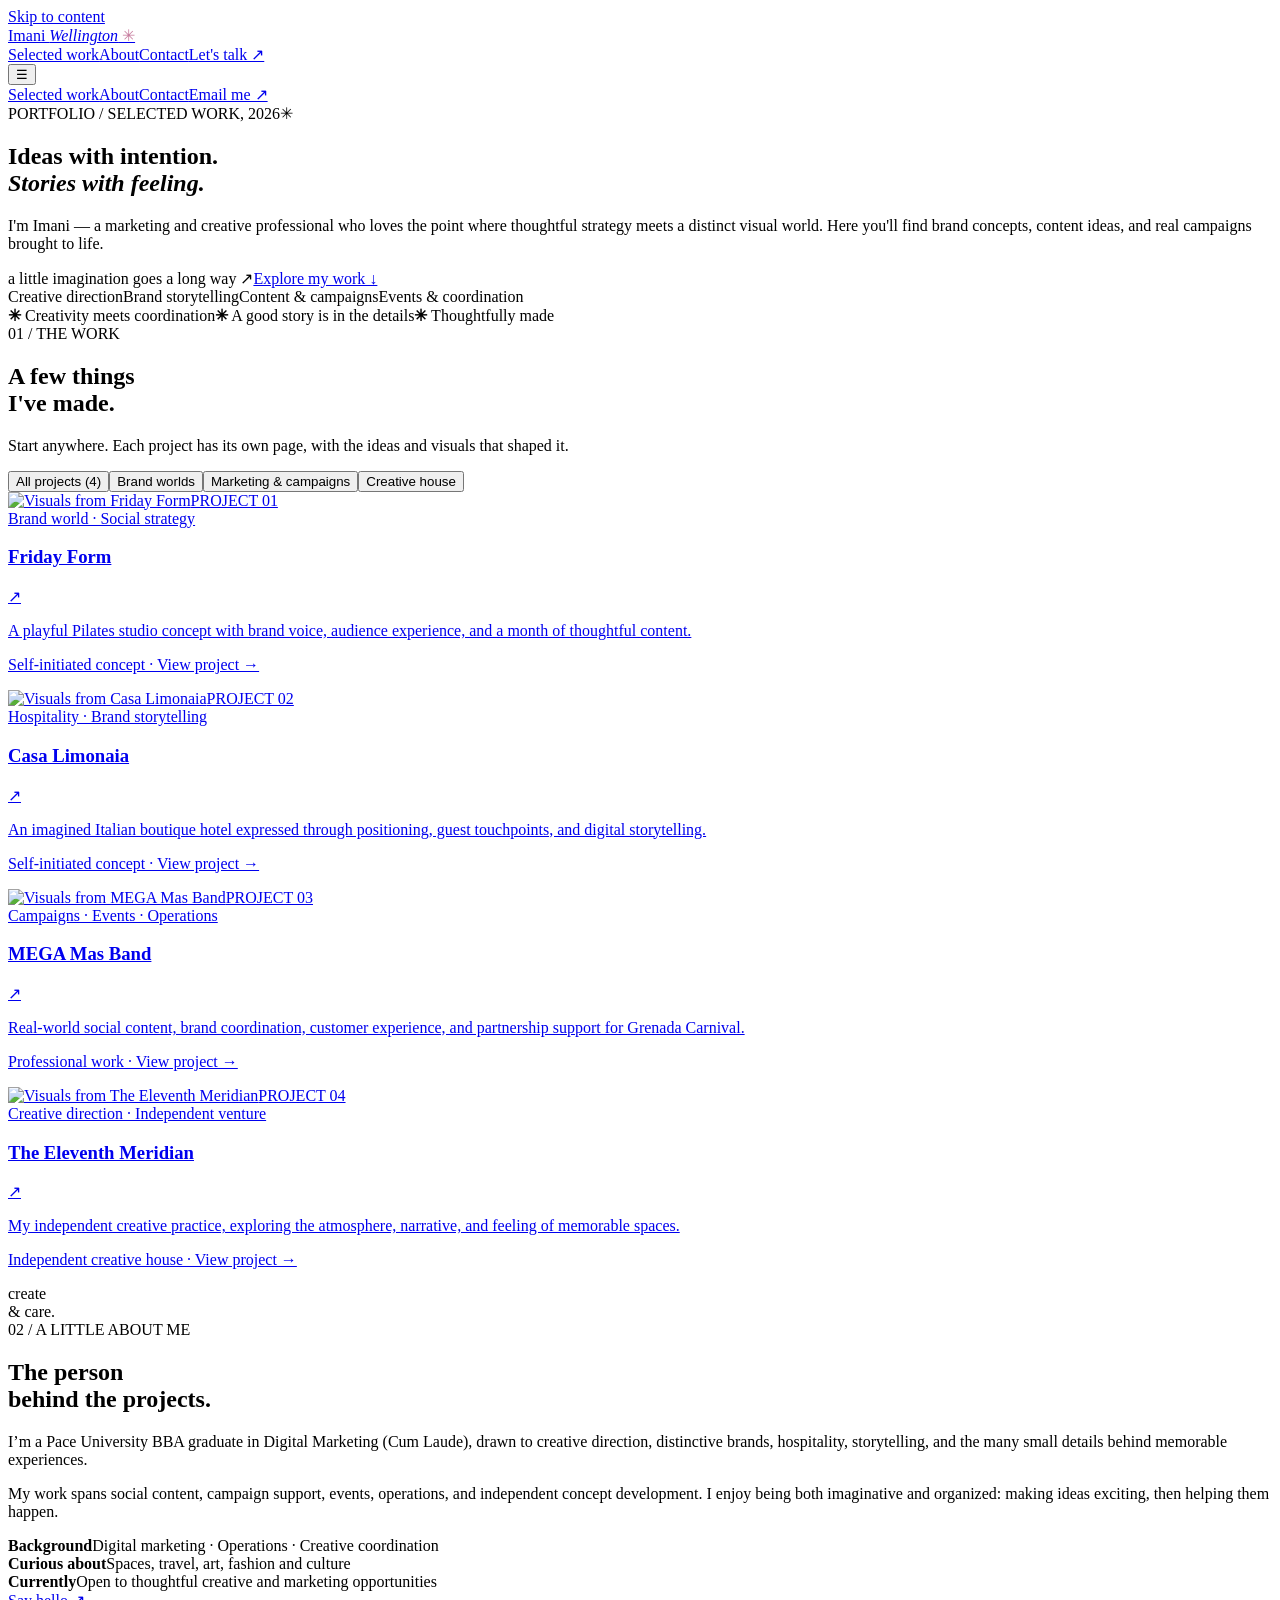
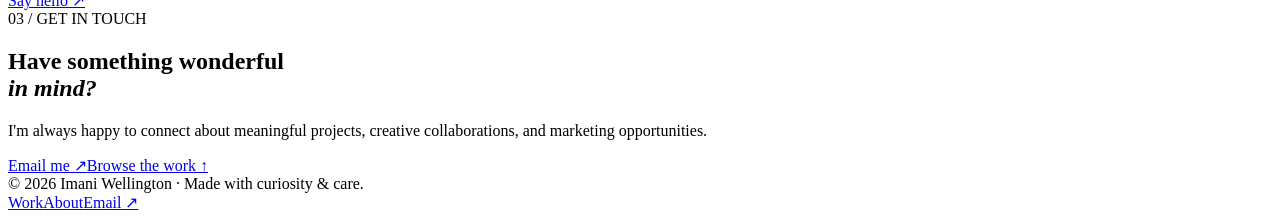
==== index.html @ afff8af9 "Add files via upload" ====
<!DOCTYPE html><html lang="en"><head><meta charset="UTF-8"><meta name="viewport" content="width=device-width, initial-scale=1"><meta name="theme-color" content="#fdf9f6"><meta name="description" content="Selected creative direction, brand storytelling, content campaigns, and marketing work by Imani Wellington."><meta property="og:type" content="website"><meta property="og:title" content="Imani Wellington — Creative &amp; Marketing Portfolio"><meta property="og:description" content="Selected creative direction, brand storytelling, content campaigns, and marketing work by Imani Wellington."><meta property="og:image" content="assets/share-preview.jpg"><title>Imani Wellington — Creative &amp; Marketing Portfolio</title><link rel="icon" type="image/svg+xml" href="assets/favicon.svg"><link rel="stylesheet" href="css/styles.css"><script src="js/main.js" defer></script></head><body><a class="skip" href="#main">Skip to content</a><header class="site-header"><div class="shell nav-wrap"><a href="index.html" class="logo" aria-label="Imani Wellington home">Imani <em>Wellington</em><span style="color:#c77c9e"> ✳</span></a><nav class="desktop-links" aria-label="Main navigation"><a href="index.html#work" aria-current="page">Selected work</a><a href="index.html#about">About</a><a href="index.html#contact">Contact</a><a class="pill" href="mailto:wellingtonimani1@gmail.com">Let's talk ↗</a></nav><button class="menu-btn" type="button" aria-controls="mobile-menu" aria-expanded="false" aria-label="Toggle navigation">☰</button></div><nav class="mobile-links shell" id="mobile-menu" aria-label="Mobile navigation"><a href="index.html#work">Selected work</a><a href="index.html#about">About</a><a href="index.html#contact">Contact</a><a href="mailto:wellingtonimani1@gmail.com">Email me ↗</a></nav></header>
<main id="main">
<section class="intro-hero"><div class="shell"><span class="eyebrow"><i class="dot"></i>PORTFOLIO / SELECTED WORK, 2026</span><span class="star-sketch" aria-hidden="true">✳</span><h1>Ideas with intention.<br><em>Stories with feeling.</em></h1><div class="hero-bottom"><p class="hero-description">I'm Imani — a marketing and creative professional who loves the point where thoughtful strategy meets a distinct visual world. Here you'll find brand concepts, content ideas, and real campaigns brought to life.</p><div class="hero-side"><span class="hero-annotation">a little imagination goes a long way ↗</span><a href="#work" class="pill">Explore my work ↓</a></div></div><div class="tag-row"><span class="tag feature">Creative direction</span><span class="tag">Brand storytelling</span><span class="tag">Content & campaigns</span><span class="tag">Events & coordination</span></div></div></section>
<div class="ticker" aria-hidden="true"><div class="ticker-inner"><span><b>✳</b> Creativity meets coordination</span><span><b>✳</b> A good story is in the details</span><span><b>✳</b> Thoughtfully made</span></div></div>
<section class="section" id="work"><div class="shell"><div class="section-head"><div><span class="eyebrow">01 / THE WORK</span><h2>A few things<br>I've made.</h2></div><p>Start anywhere. Each project has its own page, with the ideas and visuals that shaped it.</p></div><div class="filters" role="group" aria-label="Filter projects"><button class="filter" data-filter="all" aria-pressed="true">All projects (4)</button><button class="filter" data-filter="brand" aria-pressed="false">Brand worlds</button><button class="filter" data-filter="marketing" aria-pressed="false">Marketing & campaigns</button><button class="filter" data-filter="creative" aria-pressed="false">Creative house</button></div><div class="projects"><a class="project-card" href="work/friday-form.html" data-category="brand social"><div class="card-art friday"><img src="assets/friday-cover.webp" alt="Visuals from Friday Form" loading="lazy"><span class="card-no">PROJECT 01</span></div><div class="card-details"><span class="card-meta">Brand world · Social strategy</span><div class="card-title-line"><h3 class="card-title">Friday Form</h3><span class="card-arrow" aria-hidden="true">↗</span></div><p class="card-desc">A playful Pilates studio concept with brand voice, audience experience, and a month of thoughtful content.</p><p class="project-fine">Self-initiated concept · View project →</p></div></a>
<a class="project-card" href="work/casa-limonaia.html" data-category="brand"><div class="card-art casa"><img src="assets/casa-cover.webp" alt="Visuals from Casa Limonaia" loading="lazy"><span class="card-no">PROJECT 02</span></div><div class="card-details"><span class="card-meta">Hospitality · Brand storytelling</span><div class="card-title-line"><h3 class="card-title">Casa Limonaia</h3><span class="card-arrow" aria-hidden="true">↗</span></div><p class="card-desc">An imagined Italian boutique hotel expressed through positioning, guest touchpoints, and digital storytelling.</p><p class="project-fine">Self-initiated concept · View project →</p></div></a>
<a class="project-card" href="work/mega-mas-band.html" data-category="marketing"><div class="card-art mega"><img src="assets/mega-cover.webp" alt="Visuals from MEGA Mas Band" loading="lazy"><span class="card-no">PROJECT 03</span></div><div class="card-details"><span class="card-meta">Campaigns · Events · Operations</span><div class="card-title-line"><h3 class="card-title">MEGA Mas Band</h3><span class="card-arrow" aria-hidden="true">↗</span></div><p class="card-desc">Real-world social content, brand coordination, customer experience, and partnership support for Grenada Carnival.</p><p class="project-fine">Professional work · View project →</p></div></a>
<a class="project-card" href="work/eleventh-meridian.html" data-category="brand creative"><div class="card-art meridian"><img src="assets/meridian-cover.webp" alt="Visuals from The Eleventh Meridian" loading="lazy"><span class="card-no">PROJECT 04</span></div><div class="card-details"><span class="card-meta">Creative direction · Independent venture</span><div class="card-title-line"><h3 class="card-title">The Eleventh Meridian</h3><span class="card-arrow" aria-hidden="true">↗</span></div><p class="card-desc">My independent creative practice, exploring the atmosphere, narrative, and feeling of memorable spaces.</p><p class="project-fine">Independent creative house · View project →</p></div></a></div></div></section>
<section class="about-section" id="about"><div class="shell about-grid"><div class="about-mark" aria-hidden="true"><span class="decor-text">create<br> & care.</span></div><div class="about-copy"><span class="eyebrow">02 / A LITTLE ABOUT ME</span><h2 class="about-title">The person<br>behind the projects.</h2><p>I’m a Pace University BBA graduate in Digital Marketing (Cum Laude), drawn to creative direction, distinctive brands, hospitality, storytelling, and the many small details behind memorable experiences.</p><p>My work spans social content, campaign support, events, operations, and independent concept development. I enjoy being both imaginative and organized: making ideas exciting, then helping them happen.</p><div class="fact-list"><div class="fact"><strong>Background</strong><span>Digital marketing · Operations · Creative coordination</span></div><div class="fact"><strong>Curious about</strong><span>Spaces, travel, art, fashion and culture</span></div><div class="fact"><strong>Currently</strong><span>Open to thoughtful creative and marketing opportunities</span></div></div><a class="pill" href="mailto:wellingtonimani1@gmail.com">Say hello ↗</a></div></div></section>
<section class="contact-section" id="contact"><div class="shell"><span class="eyebrow">03 / GET IN TOUCH</span><h2 class="contact-title">Have something wonderful<br><em>in mind?</em></h2><p class="contact-copy">I'm always happy to connect about meaningful projects, creative collaborations, and marketing opportunities.</p><div class="contact-actions"><a href="mailto:wellingtonimani1@gmail.com" class="pill">Email me ↗</a><a href="#work" class="pill pale">Browse the work ↑</a></div></div></section>
</main><footer class="footer"><div class="shell footer-inner"><span>© 2026 Imani Wellington · Made with curiosity & care.</span><div class="footer-links"><a href="index.html#work">Work</a><a href="index.html#about">About</a><a href="mailto:wellingtonimani1@gmail.com">Email ↗</a></div></div></footer></body></html>
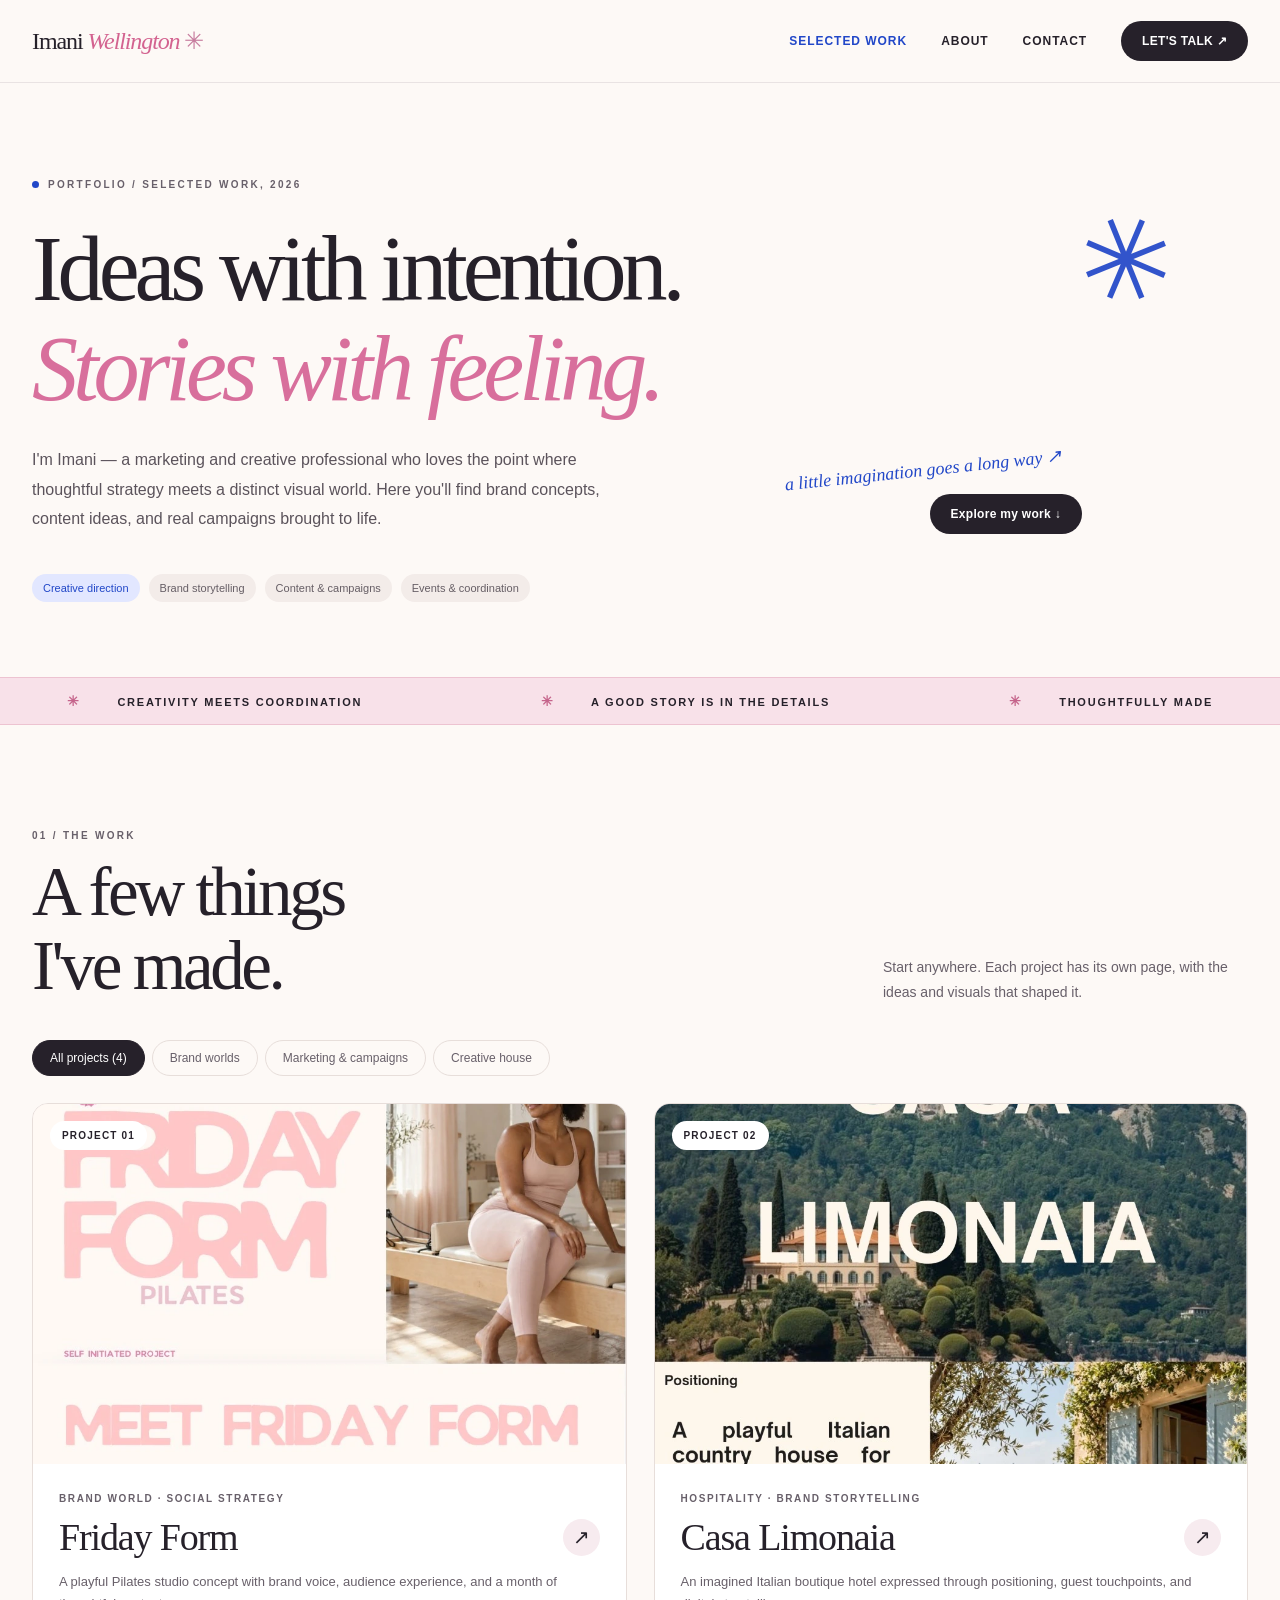
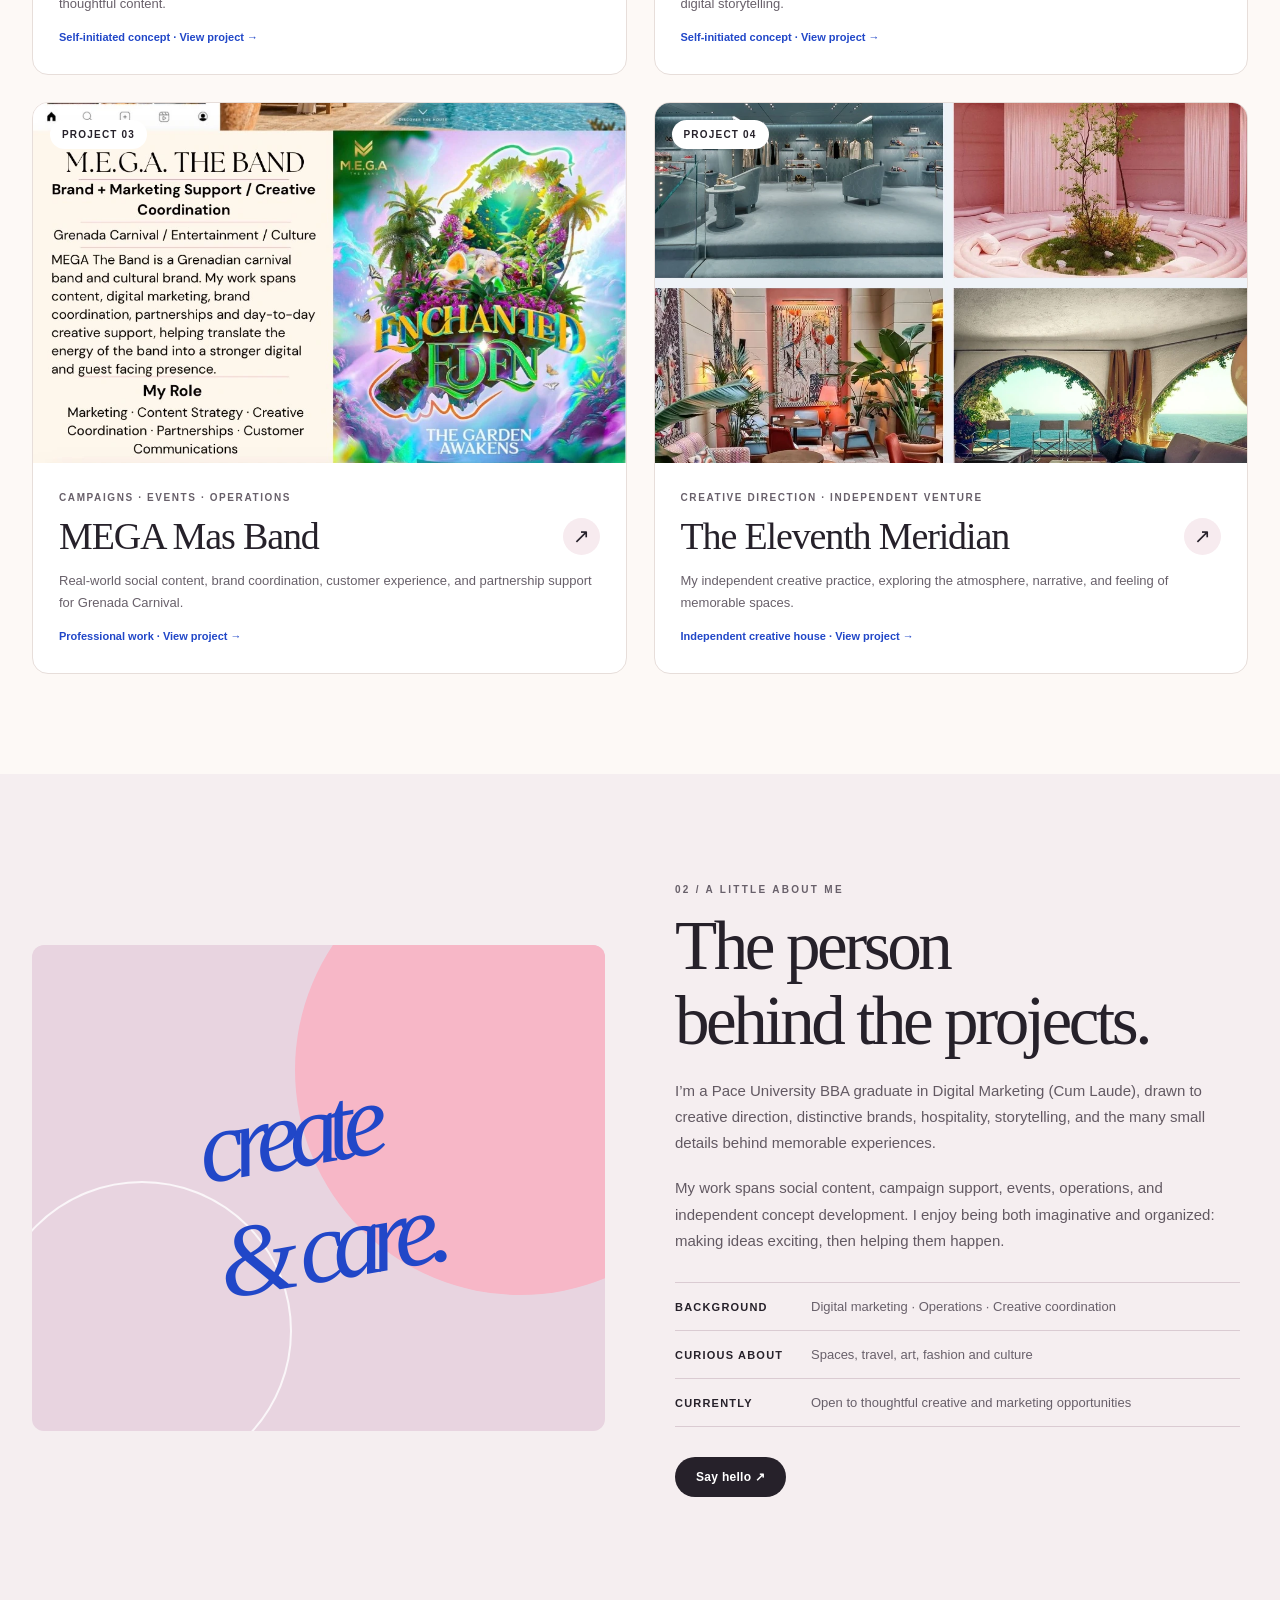
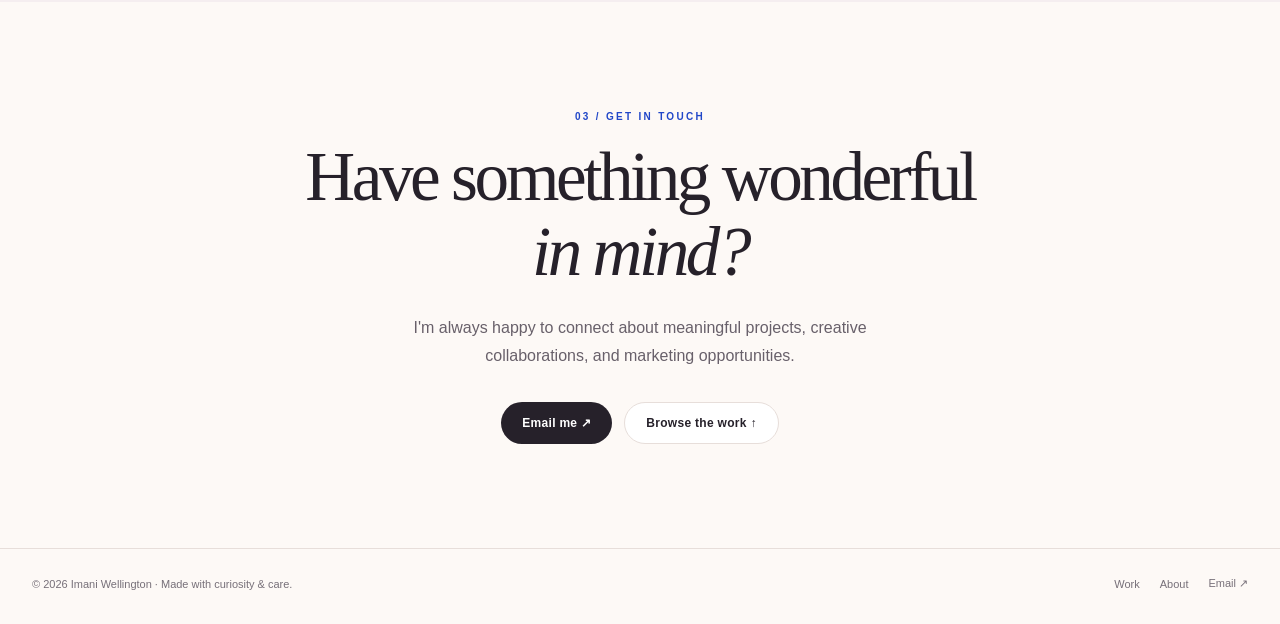
==== commit 924b95e6: "Add files via upload" ====
--- a/index.html
+++ b/index.html
@@ -1,11 +1,11 @@
-<!DOCTYPE html><html lang="en"><head><meta charset="UTF-8"><meta name="viewport" content="width=device-width, initial-scale=1"><meta name="theme-color" content="#fdf9f6"><meta name="description" content="Selected creative direction, brand storytelling, content campaigns, and marketing work by Imani Wellington."><meta property="og:type" content="website"><meta property="og:title" content="Imani Wellington — Creative &amp; Marketing Portfolio"><meta property="og:description" content="Selected creative direction, brand storytelling, content campaigns, and marketing work by Imani Wellington."><meta property="og:image" content="assets/share-preview.jpg"><title>Imani Wellington — Creative &amp; Marketing Portfolio</title><link rel="icon" type="image/svg+xml" href="assets/favicon.svg"><link rel="stylesheet" href="css/styles.css"><script src="js/main.js" defer></script></head><body><a class="skip" href="#main">Skip to content</a><header class="site-header"><div class="shell nav-wrap"><a href="index.html" class="logo" aria-label="Imani Wellington home">Imani <em>Wellington</em><span style="color:#c77c9e"> ✳</span></a><nav class="desktop-links" aria-label="Main navigation"><a href="index.html#work" aria-current="page">Selected work</a><a href="index.html#about">About</a><a href="index.html#contact">Contact</a><a class="pill" href="mailto:wellingtonimani1@gmail.com">Let's talk ↗</a></nav><button class="menu-btn" type="button" aria-controls="mobile-menu" aria-expanded="false" aria-label="Toggle navigation">☰</button></div><nav class="mobile-links shell" id="mobile-menu" aria-label="Mobile navigation"><a href="index.html#work">Selected work</a><a href="index.html#about">About</a><a href="index.html#contact">Contact</a><a href="mailto:wellingtonimani1@gmail.com">Email me ↗</a></nav></header>
+<!DOCTYPE html><html lang="en"><head><meta charset="UTF-8"><meta name="viewport" content="width=device-width, initial-scale=1"><meta name="theme-color" content="#fdf9f6"><meta name="description" content="Selected creative direction, brand storytelling, content campaigns, and marketing work by Imani Wellington."><meta property="og:type" content="website"><meta property="og:title" content="Imani Wellington — Creative &amp; Marketing Portfolio"><meta property="og:description" content="Selected creative direction, brand storytelling, content campaigns, and marketing work by Imani Wellington."><meta property="og:image" content="share-preview.jpg"><title>Imani Wellington — Creative &amp; Marketing Portfolio</title><link rel="icon" type="image/svg+xml" href="favicon.svg"><link rel="stylesheet" href="styles.css"><script src="main.js" defer></script></head><body><a class="skip" href="#main">Skip to content</a><header class="site-header"><div class="shell nav-wrap"><a href="index.html" class="logo" aria-label="Imani Wellington home">Imani <em>Wellington</em><span style="color:#c77c9e"> ✳</span></a><nav class="desktop-links" aria-label="Main navigation"><a href="index.html#work" aria-current="page">Selected work</a><a href="index.html#about">About</a><a href="index.html#contact">Contact</a><a class="pill" href="mailto:wellingtonimani1@gmail.com">Let's talk ↗</a></nav><button class="menu-btn" type="button" aria-controls="mobile-menu" aria-expanded="false" aria-label="Toggle navigation">☰</button></div><nav class="mobile-links shell" id="mobile-menu" aria-label="Mobile navigation"><a href="index.html#work">Selected work</a><a href="index.html#about">About</a><a href="index.html#contact">Contact</a><a href="mailto:wellingtonimani1@gmail.com">Email me ↗</a></nav></header>
 <main id="main">
 <section class="intro-hero"><div class="shell"><span class="eyebrow"><i class="dot"></i>PORTFOLIO / SELECTED WORK, 2026</span><span class="star-sketch" aria-hidden="true">✳</span><h1>Ideas with intention.<br><em>Stories with feeling.</em></h1><div class="hero-bottom"><p class="hero-description">I'm Imani — a marketing and creative professional who loves the point where thoughtful strategy meets a distinct visual world. Here you'll find brand concepts, content ideas, and real campaigns brought to life.</p><div class="hero-side"><span class="hero-annotation">a little imagination goes a long way ↗</span><a href="#work" class="pill">Explore my work ↓</a></div></div><div class="tag-row"><span class="tag feature">Creative direction</span><span class="tag">Brand storytelling</span><span class="tag">Content & campaigns</span><span class="tag">Events & coordination</span></div></div></section>
 <div class="ticker" aria-hidden="true"><div class="ticker-inner"><span><b>✳</b> Creativity meets coordination</span><span><b>✳</b> A good story is in the details</span><span><b>✳</b> Thoughtfully made</span></div></div>
-<section class="section" id="work"><div class="shell"><div class="section-head"><div><span class="eyebrow">01 / THE WORK</span><h2>A few things<br>I've made.</h2></div><p>Start anywhere. Each project has its own page, with the ideas and visuals that shaped it.</p></div><div class="filters" role="group" aria-label="Filter projects"><button class="filter" data-filter="all" aria-pressed="true">All projects (4)</button><button class="filter" data-filter="brand" aria-pressed="false">Brand worlds</button><button class="filter" data-filter="marketing" aria-pressed="false">Marketing & campaigns</button><button class="filter" data-filter="creative" aria-pressed="false">Creative house</button></div><div class="projects"><a class="project-card" href="work/friday-form.html" data-category="brand social"><div class="card-art friday"><img src="assets/friday-cover.webp" alt="Visuals from Friday Form" loading="lazy"><span class="card-no">PROJECT 01</span></div><div class="card-details"><span class="card-meta">Brand world · Social strategy</span><div class="card-title-line"><h3 class="card-title">Friday Form</h3><span class="card-arrow" aria-hidden="true">↗</span></div><p class="card-desc">A playful Pilates studio concept with brand voice, audience experience, and a month of thoughtful content.</p><p class="project-fine">Self-initiated concept · View project →</p></div></a>
-<a class="project-card" href="work/casa-limonaia.html" data-category="brand"><div class="card-art casa"><img src="assets/casa-cover.webp" alt="Visuals from Casa Limonaia" loading="lazy"><span class="card-no">PROJECT 02</span></div><div class="card-details"><span class="card-meta">Hospitality · Brand storytelling</span><div class="card-title-line"><h3 class="card-title">Casa Limonaia</h3><span class="card-arrow" aria-hidden="true">↗</span></div><p class="card-desc">An imagined Italian boutique hotel expressed through positioning, guest touchpoints, and digital storytelling.</p><p class="project-fine">Self-initiated concept · View project →</p></div></a>
-<a class="project-card" href="work/mega-mas-band.html" data-category="marketing"><div class="card-art mega"><img src="assets/mega-cover.webp" alt="Visuals from MEGA Mas Band" loading="lazy"><span class="card-no">PROJECT 03</span></div><div class="card-details"><span class="card-meta">Campaigns · Events · Operations</span><div class="card-title-line"><h3 class="card-title">MEGA Mas Band</h3><span class="card-arrow" aria-hidden="true">↗</span></div><p class="card-desc">Real-world social content, brand coordination, customer experience, and partnership support for Grenada Carnival.</p><p class="project-fine">Professional work · View project →</p></div></a>
-<a class="project-card" href="work/eleventh-meridian.html" data-category="brand creative"><div class="card-art meridian"><img src="assets/meridian-cover.webp" alt="Visuals from The Eleventh Meridian" loading="lazy"><span class="card-no">PROJECT 04</span></div><div class="card-details"><span class="card-meta">Creative direction · Independent venture</span><div class="card-title-line"><h3 class="card-title">The Eleventh Meridian</h3><span class="card-arrow" aria-hidden="true">↗</span></div><p class="card-desc">My independent creative practice, exploring the atmosphere, narrative, and feeling of memorable spaces.</p><p class="project-fine">Independent creative house · View project →</p></div></a></div></div></section>
+<section class="section" id="work"><div class="shell"><div class="section-head"><div><span class="eyebrow">01 / THE WORK</span><h2>A few things<br>I've made.</h2></div><p>Start anywhere. Each project has its own page, with the ideas and visuals that shaped it.</p></div><div class="filters" role="group" aria-label="Filter projects"><button class="filter" data-filter="all" aria-pressed="true">All projects (4)</button><button class="filter" data-filter="brand" aria-pressed="false">Brand worlds</button><button class="filter" data-filter="marketing" aria-pressed="false">Marketing & campaigns</button><button class="filter" data-filter="creative" aria-pressed="false">Creative house</button></div><div class="projects"><a class="project-card" href="friday-form.html" data-category="brand social"><div class="card-art friday"><img src="friday-cover.webp" alt="Visuals from Friday Form" loading="lazy"><span class="card-no">PROJECT 01</span></div><div class="card-details"><span class="card-meta">Brand world · Social strategy</span><div class="card-title-line"><h3 class="card-title">Friday Form</h3><span class="card-arrow" aria-hidden="true">↗</span></div><p class="card-desc">A playful Pilates studio concept with brand voice, audience experience, and a month of thoughtful content.</p><p class="project-fine">Self-initiated concept · View project →</p></div></a>
+<a class="project-card" href="casa-limonaia.html" data-category="brand"><div class="card-art casa"><img src="casa-cover.webp" alt="Visuals from Casa Limonaia" loading="lazy"><span class="card-no">PROJECT 02</span></div><div class="card-details"><span class="card-meta">Hospitality · Brand storytelling</span><div class="card-title-line"><h3 class="card-title">Casa Limonaia</h3><span class="card-arrow" aria-hidden="true">↗</span></div><p class="card-desc">An imagined Italian boutique hotel expressed through positioning, guest touchpoints, and digital storytelling.</p><p class="project-fine">Self-initiated concept · View project →</p></div></a>
+<a class="project-card" href="mega-mas-band.html" data-category="marketing"><div class="card-art mega"><img src="mega-cover.webp" alt="Visuals from MEGA Mas Band" loading="lazy"><span class="card-no">PROJECT 03</span></div><div class="card-details"><span class="card-meta">Campaigns · Events · Operations</span><div class="card-title-line"><h3 class="card-title">MEGA Mas Band</h3><span class="card-arrow" aria-hidden="true">↗</span></div><p class="card-desc">Real-world social content, brand coordination, customer experience, and partnership support for Grenada Carnival.</p><p class="project-fine">Professional work · View project →</p></div></a>
+<a class="project-card" href="eleventh-meridian.html" data-category="brand creative"><div class="card-art meridian"><img src="meridian-cover.webp" alt="Visuals from The Eleventh Meridian" loading="lazy"><span class="card-no">PROJECT 04</span></div><div class="card-details"><span class="card-meta">Creative direction · Independent venture</span><div class="card-title-line"><h3 class="card-title">The Eleventh Meridian</h3><span class="card-arrow" aria-hidden="true">↗</span></div><p class="card-desc">My independent creative practice, exploring the atmosphere, narrative, and feeling of memorable spaces.</p><p class="project-fine">Independent creative house · View project →</p></div></a></div></div></section>
 <section class="about-section" id="about"><div class="shell about-grid"><div class="about-mark" aria-hidden="true"><span class="decor-text">create<br> & care.</span></div><div class="about-copy"><span class="eyebrow">02 / A LITTLE ABOUT ME</span><h2 class="about-title">The person<br>behind the projects.</h2><p>I’m a Pace University BBA graduate in Digital Marketing (Cum Laude), drawn to creative direction, distinctive brands, hospitality, storytelling, and the many small details behind memorable experiences.</p><p>My work spans social content, campaign support, events, operations, and independent concept development. I enjoy being both imaginative and organized: making ideas exciting, then helping them happen.</p><div class="fact-list"><div class="fact"><strong>Background</strong><span>Digital marketing · Operations · Creative coordination</span></div><div class="fact"><strong>Curious about</strong><span>Spaces, travel, art, fashion and culture</span></div><div class="fact"><strong>Currently</strong><span>Open to thoughtful creative and marketing opportunities</span></div></div><a class="pill" href="mailto:wellingtonimani1@gmail.com">Say hello ↗</a></div></div></section>
 <section class="contact-section" id="contact"><div class="shell"><span class="eyebrow">03 / GET IN TOUCH</span><h2 class="contact-title">Have something wonderful<br><em>in mind?</em></h2><p class="contact-copy">I'm always happy to connect about meaningful projects, creative collaborations, and marketing opportunities.</p><div class="contact-actions"><a href="mailto:wellingtonimani1@gmail.com" class="pill">Email me ↗</a><a href="#work" class="pill pale">Browse the work ↑</a></div></div></section>
 </main><footer class="footer"><div class="shell footer-inner"><span>© 2026 Imani Wellington · Made with curiosity & care.</span><div class="footer-links"><a href="index.html#work">Work</a><a href="index.html#about">About</a><a href="mailto:wellingtonimani1@gmail.com">Email ↗</a></div></div></footer></body></html>
--- a/styles.css
+++ b/styles.css
@@ -0,0 +1,21 @@
+@import url('https://fonts.googleapis.com/css2?family=DM+Sans:wght@400;500;600;700&family=Playfair+Display:ital,wght@0,400;0,500;0,600;1,400;1,500&display=swap');
+:root{--ink:#26212a;--dim:#68606a;--paper:#fdf9f6;--pink:#f5b8ca;--pink2:#fbe5ec;--line:#e7deda;--cobalt:#2147c8;--yellow:#fce486;--white:#fff;--max:1260px}
+*,*::before,*::after{box-sizing:border-box}html{scroll-behavior:smooth}body{margin:0;background:var(--paper);color:var(--ink);font-family:'DM Sans',Arial,sans-serif;-webkit-font-smoothing:antialiased}img{max-width:100%;display:block}a{color:inherit;text-decoration:none}button{font:inherit}p{line-height:1.75}::selection{background:#f8bdcf;color:#251e28}
+.skip{position:absolute;left:18px;top:-80px;z-index:30;padding:10px 16px;background:#fff;border:2px solid var(--ink)}.skip:focus{top:12px}
+.shell{width:min(calc(100% - 64px),var(--max));margin-inline:auto}
+.site-header{z-index:50;position:sticky;top:0;background:rgba(253,249,246,.94);border-bottom:1px solid rgba(104,96,106,.14);backdrop-filter:blur(16px);-webkit-backdrop-filter:blur(16px)}
+.nav-wrap{height:82px;display:flex;justify-content:space-between;align-items:center;gap:24px}.logo{font-family:'Playfair Display',Georgia,serif;font-size:24px;font-weight:500;letter-spacing:-1.1px;white-space:nowrap}.logo em{font-style:italic;color:#d36390}.desktop-links{display:flex;align-items:center;gap:34px;font-size:12px;letter-spacing:.08em;text-transform:uppercase;font-weight:700}.desktop-links a:not(.pill){transition:color .2s}.desktop-links a:hover,.desktop-links a[aria-current]{color:var(--cobalt)}.pill{display:inline-flex;align-items:center;justify-content:center;padding:13px 21px;gap:10px;border-radius:999px;background:var(--ink);color:#fff;font-size:12px;font-weight:700;letter-spacing:.025em;transition:transform .2s,background .2s}.pill:hover{background:var(--cobalt);transform:translateY(-2px)}.pill.pale{background:#fff;border:1px solid var(--line);color:var(--ink)}.pill.pale:hover{background:var(--pink2)}.menu-btn{display:none;border:0;background:none;cursor:pointer;font-size:24px;padding:8px}.mobile-links{display:none;padding:5px 0 22px}.mobile-links a{padding:12px 4px;display:block;border-top:1px solid var(--line);font-size:14px}.mobile-links.open{display:block}
+.eyebrow{font-size:10px;letter-spacing:.23em;text-transform:uppercase;font-weight:700;color:var(--dim)}.eyebrow .dot{display:inline-block;background:var(--cobalt);width:7px;height:7px;border-radius:50%;margin-right:9px}.intro-hero{position:relative;padding:91px 0 75px;overflow:hidden}.intro-hero .shell{position:relative}.intro-hero h1{font-family:'Playfair Display',Georgia,serif;font-weight:400;letter-spacing:-.055em;line-height:1.08;font-size:clamp(60px,7.2vw,116px);max-width:1100px;margin:28px 0 26px}.intro-hero h1 em{color:#d86f9c;font-weight:400}.hero-bottom{max-width:1050px;display:flex;align-items:end;justify-content:space-between;gap:34px}.hero-description{color:#5b535b;font-size:16px;max-width:590px;line-height:1.85;margin:0}.hero-side{display:flex;flex-direction:column;align-items:flex-end;gap:13px}.star-sketch{position:absolute;right:6%;top:20px;color:var(--cobalt);font-size:clamp(72px,9vw,146px);font-family:Georgia,serif;transform:rotate(-22deg);pointer-events:none;opacity:.92}.hero-annotation{font-family:'Playfair Display',serif;font-style:italic;color:var(--cobalt);font-size:18px;transform:rotate(-6deg);margin-right:20px}
+.tag-row{display:flex;gap:9px;flex-wrap:wrap;margin-top:40px}.tag{font-size:11px;padding:8px 11px;background:#f3ece9;color:#665e65;border-radius:999px}.tag.feature{background:#e2e7ff;color:var(--cobalt)}
+.ticker{background:#f8e1e9;border-block:1px solid #edc3d1;overflow:hidden}.ticker-inner{padding:15px 0;display:flex;gap:45px;justify-content:space-around;white-space:nowrap;font-size:11px;letter-spacing:.16em;text-transform:uppercase;font-weight:700}.ticker b{color:#c5648b;font-size:14px;margin-right:32px}
+.section{padding:100px 0}.section-head{display:flex;justify-content:space-between;align-items:end;gap:32px;margin-bottom:36px}.section-head h2,.about-title,.contact-title{font-family:'Playfair Display',Georgia,serif;font-size:clamp(46px,5.4vw,78px);line-height:1.08;letter-spacing:-.05em;font-weight:400;margin:12px 0 0}.section-head p{color:var(--dim);max-width:365px;margin:0;font-size:14px}.filters{display:flex;gap:7px;flex-wrap:wrap;margin:15px 0 27px}.filter{border:1px solid var(--line);background:transparent;border-radius:999px;padding:10px 17px;color:var(--dim);font-size:12px;cursor:pointer}.filter:hover{border-color:#b6a9a4}.filter[aria-pressed='true']{background:var(--ink);color:white;border-color:var(--ink)}
+.projects{display:grid;grid-template-columns:repeat(2,minmax(0,1fr));gap:27px}.project-card{background:#fff;border:1px solid var(--line);border-radius:16px;overflow:hidden;transition:transform .25s,box-shadow .25s;display:block}.project-card:hover{transform:translateY(-5px);box-shadow:0 20px 50px rgba(55,45,53,.09)}.project-card[hidden]{display:none!important}.card-art{height:360px;position:relative;overflow:hidden;background:#f5e7e9}.card-art img{height:100%;width:100%;object-fit:cover;object-position:center 30%;transition:transform .45s}.project-card:hover .card-art img{transform:scale(1.045)}.card-art.friday img{object-position:center 16%}.card-art.casa img{object-position:center 35%}.card-art.mega img{object-position:center 27%}.card-art.meridian img{object-position:center center}.card-no{position:absolute;top:17px;left:17px;background:#fff;border-radius:30px;padding:9px 12px;font-size:10px;letter-spacing:.12em;font-weight:700}.card-details{padding:24px 26px 27px}.card-meta{color:var(--dim);font-size:10px;text-transform:uppercase;letter-spacing:.16em;font-weight:700}.card-title-line{display:flex;justify-content:space-between;align-items:center;gap:10px;margin-top:9px}.card-title{font-family:'Playfair Display',Georgia,serif;font-weight:500;letter-spacing:-.03em;font-size:clamp(28px,3vw,38px);margin:0}.card-arrow{background:#f7ebef;border-radius:100%;width:37px;height:37px;display:grid;place-items:center;font-size:20px;flex:none}.card-desc{font-size:13px;color:var(--dim);margin:12px 0 0;line-height:1.65}.project-fine{font-size:11px;margin:14px 0 0;color:var(--cobalt);font-weight:600}
+.about-section{background:#f5eef0;padding:105px 0}.about-grid{display:grid;grid-template-columns:1fr 1fr;gap:70px;align-items:center}.about-mark{width:100%;aspect-ratio:1.18;max-height:515px;border-radius:12px;background:#e8d4e0;position:relative;overflow:hidden;display:flex;align-items:center;justify-content:center}.about-mark:before{content:'';position:absolute;background:#f7b7c7;width:450px;height:450px;top:-100px;right:-140px;border-radius:50%}.about-mark:after{content:'';position:absolute;width:300px;height:300px;border:2px solid rgba(255,255,255,.8);bottom:-50px;left:-40px;border-radius:50%}.about-mark .decor-text{position:relative;z-index:1;font-family:'Playfair Display',Georgia,serif;font-style:italic;font-size:clamp(70px,8vw,125px);letter-spacing:-.12em;transform:rotate(-10deg);color:var(--cobalt)}.about-copy{max-width:565px}.about-copy p{font-size:15px;color:#625962;margin:19px 0}.fact-list{border-top:1px solid #dacbd2;margin:28px 0 30px}.fact{padding:16px 0;border-bottom:1px solid #dacbd2;display:flex;gap:20px;align-items:baseline;font-size:13px}.fact strong{min-width:116px;font-size:11px;text-transform:uppercase;letter-spacing:.11em}.fact span{color:var(--dim)}
+.contact-section{padding:104px 0;text-align:center}.contact-section .eyebrow{color:var(--cobalt)}.contact-title{max-width:940px;margin:16px auto 25px}.contact-copy{color:var(--dim);max-width:520px;margin:0 auto 32px}.contact-actions{display:flex;justify-content:center;gap:12px;flex-wrap:wrap}.footer{border-top:1px solid var(--line);padding:28px 0 34px}.footer-inner{display:flex;justify-content:space-between;gap:20px;align-items:center;color:#777079;font-size:11px}.footer-inner a:hover{color:var(--cobalt)}.footer-links{display:flex;gap:20px;align-items:center}
+.breadcrumb{display:flex;align-items:center;gap:11px;font-size:11px;text-transform:uppercase;letter-spacing:.12em;color:#716771;padding-top:32px}.breadcrumb a:hover{color:var(--cobalt)}.project-intro{padding:64px 0 78px}.project-intro-grid{display:grid;grid-template-columns:1.25fr .75fr;gap:60px;align-items:end}.project-intro h1{font-family:'Playfair Display',Georgia,serif;font-size:clamp(58px,7.2vw,106px);line-height:1.05;letter-spacing:-.06em;font-weight:400;margin:15px 0 20px}.project-intro p{color:var(--dim);max-width:700px;font-size:16px;line-height:1.8;margin-bottom:0}.project-facts{border-left:1px solid var(--line);padding:15px 0 0 28px}.project-facts dl{display:grid;grid-template-columns:1fr;gap:17px;margin:0}.project-facts dt{font-size:10px;letter-spacing:.15em;text-transform:uppercase;color:#877c83;font-weight:700}.project-facts dd{font-size:14px;margin:5px 0 0}.project-cover{width:100%;min-height:510px;max-height:670px;object-fit:cover;object-position:center 38%;border-radius:13px}.project-cover.meridian{max-height:575px;min-height:450px;object-position:center}.project-overview{padding:90px 0 80px}.overview-grid{display:grid;grid-template-columns:.86fr 1.14fr;gap:80px}.overview-grid h2,.gallery-heading h2,.results-title,.next-heading{font:400 clamp(39px,4.4vw,64px)/1.1 'Playfair Display',Georgia,serif;letter-spacing:-.04em;margin:9px 0 20px}.overview-grid p{color:var(--dim);font-size:15px;max-width:655px}.deliverables{display:grid;grid-template-columns:1fr 1fr;gap:10px 22px;margin-top:24px}.deliverable{display:flex;gap:9px;align-items:flex-start;border-top:1px solid var(--line);padding:14px 0;font-size:13px}.deliverable span{color:var(--cobalt)}.project-gallery{padding:75px 0 94px;background:#f7efeb}.gallery-heading{display:flex;justify-content:space-between;align-items:end;gap:30px;margin-bottom:30px}.gallery-heading p{color:var(--dim);font-size:13px;max-width:380px}.gallery-grid{display:grid;grid-template-columns:repeat(2,minmax(0,1fr));align-items:start;gap:20px}.gallery-img{background:#fff;border:1px solid #e6dbd8;border-radius:9px;overflow:hidden;cursor:zoom-in;text-align:left;padding:0;box-shadow:0 7px 18px rgba(33,24,31,.04)}.gallery-img img{width:100%;height:auto;object-fit:contain}.gallery-img.wide{grid-column:span 2}.gallery-img:hover{box-shadow:0 14px 28px rgba(33,24,31,.1)}.gallery-label{padding:13px 16px;font-size:11px;color:#655a63;letter-spacing:.05em;background:#fff}.gallery-img.meridian-card img{aspect-ratio:5/4;object-fit:cover}.gallery-img.meridian-card.wide img{aspect-ratio:2.3;object-fit:cover}
+.results-band{background:var(--cobalt);color:#fff;padding:65px 0}.results-grid{display:grid;grid-template-columns:repeat(3,1fr);gap:25px;text-align:center}.result-num{font:400 clamp(40px,5.5vw,80px)/1.2 'Playfair Display',serif;letter-spacing:-.05em}.result-label{font-size:11px;letter-spacing:.14em;text-transform:uppercase;opacity:.8}.result-note{margin:30px auto 0;text-align:center;font-size:12px;max-width:600px;opacity:.82}.next-section{padding:70px 0}.next-wrap{display:flex;justify-content:space-between;align-items:center;gap:18px}.next-heading{margin:6px 0;font-size:clamp(38px,4vw,59px)}
+.lightbox{position:fixed;inset:0;background:rgba(20,17,22,.94);display:none;z-index:100;align-items:center;justify-content:center;flex-direction:column;padding:42px 80px 24px}.lightbox.open{display:flex}.lightbox img{max-width:min(98%,1100px);max-height:80vh;object-fit:contain}.lightbox .lightbox-title{color:white;font-size:12px;margin:14px 0 0;letter-spacing:.03em}.lightbox button{position:absolute;background:rgba(255,255,255,.15);color:white;border:1px solid rgba(255,255,255,.2);border-radius:50%;cursor:pointer;width:44px;height:44px;font-size:22px}.lightbox-close{top:20px;right:26px}.lightbox-prev{left:17px;top:50%}.lightbox-next{right:17px;top:50%}
+@media(max-width:1000px){.card-art{height:285px}.about-grid{gap:40px}.intro-hero h1{font-size:clamp(58px,8vw,90px)}.star-sketch{right:3%;top:0}}
+@media(max-width:720px){.shell{width:calc(100% - 38px)}.nav-wrap{height:69px}.logo{font-size:22px}.desktop-links{display:none}.menu-btn{display:block}.intro-hero{padding:72px 0 58px}.intro-hero h1{font-size:clamp(54px,12vw,78px);margin-top:24px}.hero-bottom{display:block}.hero-description{font-size:14px}.hero-side{align-items:start;margin-top:22px}.star-sketch{right:0;top:15px;font-size:60px}.hero-annotation{font-size:15px}.tag-row{margin-top:30px}.ticker-inner{gap:23px;justify-content:flex-start;padding-left:20px;font-size:9px}.section{padding:76px 0}.section-head{display:block;margin-bottom:25px}.section-head p{margin-top:14px}.projects{grid-template-columns:1fr;gap:19px}.card-art{height:315px}.card-details{padding:21px}.about-section{padding:70px 0}.about-grid{grid-template-columns:1fr;gap:35px}.about-mark{aspect-ratio:1.4;max-height:350px}.about-mark .decor-text{font-size:82px}.contact-section{padding:78px 0}.footer-inner{flex-direction:column;align-items:start;gap:12px}.breadcrumb{padding-top:22px}.project-intro{padding:55px 0 46px}.project-intro-grid{grid-template-columns:1fr;gap:28px}.project-intro h1{font-size:clamp(56px,13vw,84px)}.project-intro p{font-size:14px}.project-facts{padding:19px 0 0;border-left:0;border-top:1px solid var(--line)}.project-facts dl{grid-template-columns:repeat(2,1fr)}.project-cover{min-height:300px;max-height:475px}.project-overview{padding:64px 0}.overview-grid{grid-template-columns:1fr;gap:12px}.deliverables{grid-template-columns:1fr 1fr}.project-gallery{padding:65px 0}.gallery-heading{display:block}.gallery-grid{grid-template-columns:1fr}.gallery-img.wide{grid-column:span 1}.gallery-img.meridian-card.wide img{aspect-ratio:5/4}.results-grid{gap:12px}.result-num{font-size:37px}.result-label{font-size:9px}.next-wrap{align-items:start;flex-direction:column}.lightbox{padding:55px 24px 30px}.lightbox img{max-width:100%;max-height:78vh}.lightbox-prev,.lightbox-next{top:auto;bottom:14px}}
+@media(max-width:390px){.card-art{height:256px}.logo{font-size:20px}.deliverables{grid-template-columns:1fr}.result-num{font-size:29px}}
+@media(prefers-reduced-motion:reduce){html{scroll-behavior:auto}*,*::before,*::after{transition:none!important;animation:none!important}}
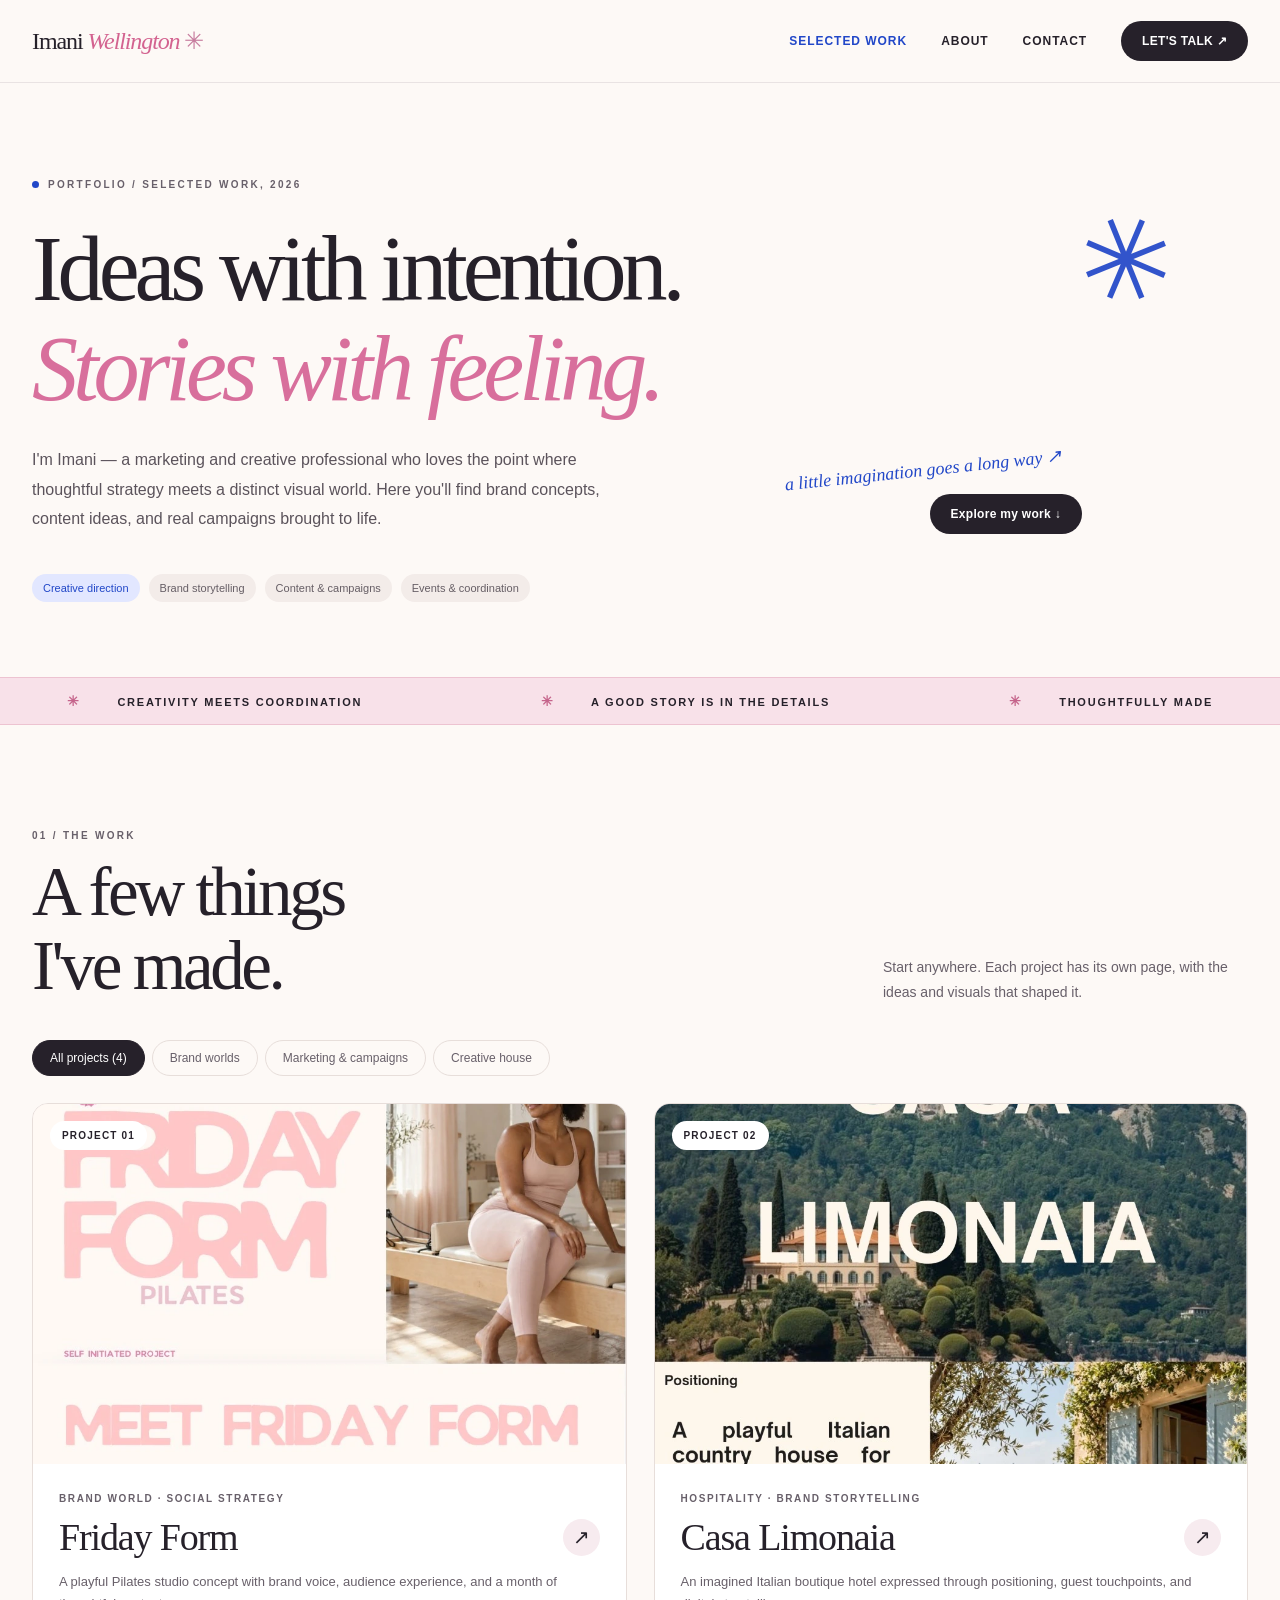
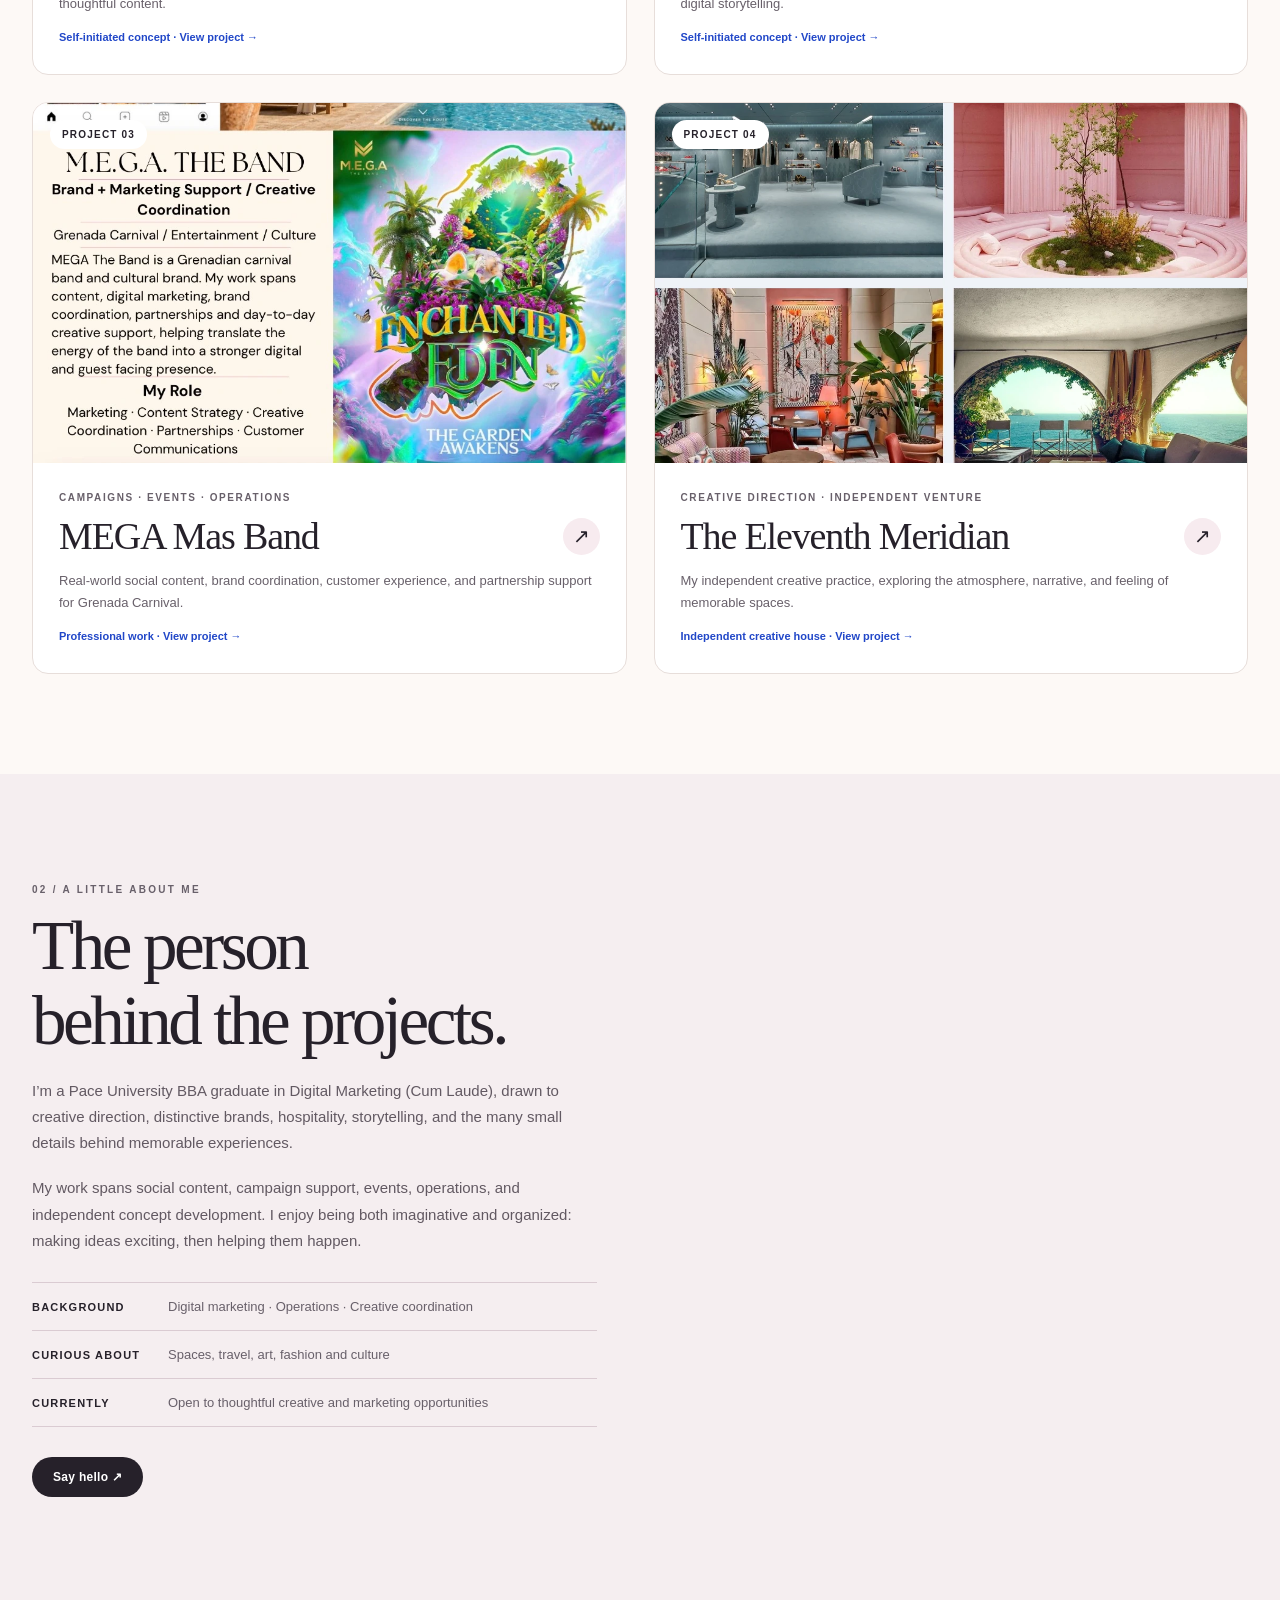
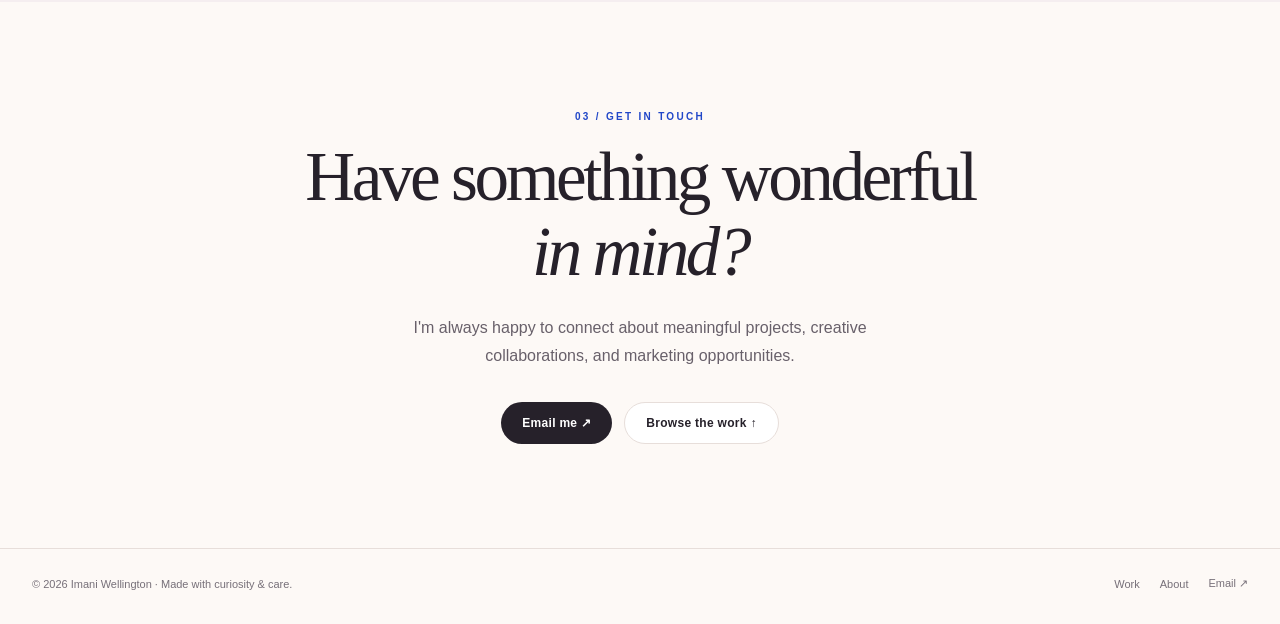
==== commit 18d3ffe6: "Remove decorative About square and simplify layout" ====
--- a/index.html
+++ b/index.html
@@ -6,6 +6,6 @@
 <a class="project-card" href="casa-limonaia.html" data-category="brand"><div class="card-art casa"><img src="casa-cover.webp" alt="Visuals from Casa Limonaia" loading="lazy"><span class="card-no">PROJECT 02</span></div><div class="card-details"><span class="card-meta">Hospitality · Brand storytelling</span><div class="card-title-line"><h3 class="card-title">Casa Limonaia</h3><span class="card-arrow" aria-hidden="true">↗</span></div><p class="card-desc">An imagined Italian boutique hotel expressed through positioning, guest touchpoints, and digital storytelling.</p><p class="project-fine">Self-initiated concept · View project →</p></div></a>
 <a class="project-card" href="mega-mas-band.html" data-category="marketing"><div class="card-art mega"><img src="mega-cover.webp" alt="Visuals from MEGA Mas Band" loading="lazy"><span class="card-no">PROJECT 03</span></div><div class="card-details"><span class="card-meta">Campaigns · Events · Operations</span><div class="card-title-line"><h3 class="card-title">MEGA Mas Band</h3><span class="card-arrow" aria-hidden="true">↗</span></div><p class="card-desc">Real-world social content, brand coordination, customer experience, and partnership support for Grenada Carnival.</p><p class="project-fine">Professional work · View project →</p></div></a>
 <a class="project-card" href="eleventh-meridian.html" data-category="brand creative"><div class="card-art meridian"><img src="meridian-cover.webp" alt="Visuals from The Eleventh Meridian" loading="lazy"><span class="card-no">PROJECT 04</span></div><div class="card-details"><span class="card-meta">Creative direction · Independent venture</span><div class="card-title-line"><h3 class="card-title">The Eleventh Meridian</h3><span class="card-arrow" aria-hidden="true">↗</span></div><p class="card-desc">My independent creative practice, exploring the atmosphere, narrative, and feeling of memorable spaces.</p><p class="project-fine">Independent creative house · View project →</p></div></a></div></div></section>
-<section class="about-section" id="about"><div class="shell about-grid"><div class="about-mark" aria-hidden="true"><span class="decor-text">create<br> & care.</span></div><div class="about-copy"><span class="eyebrow">02 / A LITTLE ABOUT ME</span><h2 class="about-title">The person<br>behind the projects.</h2><p>I’m a Pace University BBA graduate in Digital Marketing (Cum Laude), drawn to creative direction, distinctive brands, hospitality, storytelling, and the many small details behind memorable experiences.</p><p>My work spans social content, campaign support, events, operations, and independent concept development. I enjoy being both imaginative and organized: making ideas exciting, then helping them happen.</p><div class="fact-list"><div class="fact"><strong>Background</strong><span>Digital marketing · Operations · Creative coordination</span></div><div class="fact"><strong>Curious about</strong><span>Spaces, travel, art, fashion and culture</span></div><div class="fact"><strong>Currently</strong><span>Open to thoughtful creative and marketing opportunities</span></div></div><a class="pill" href="mailto:wellingtonimani1@gmail.com">Say hello ↗</a></div></div></section>
+<section class="about-section" id="about"><div class="shell about-grid about-grid--text-only"><div class="about-copy"><span class="eyebrow">02 / A LITTLE ABOUT ME</span><h2 class="about-title">The person<br>behind the projects.</h2><p>I’m a Pace University BBA graduate in Digital Marketing (Cum Laude), drawn to creative direction, distinctive brands, hospitality, storytelling, and the many small details behind memorable experiences.</p><p>My work spans social content, campaign support, events, operations, and independent concept development. I enjoy being both imaginative and organized: making ideas exciting, then helping them happen.</p><div class="fact-list"><div class="fact"><strong>Background</strong><span>Digital marketing · Operations · Creative coordination</span></div><div class="fact"><strong>Curious about</strong><span>Spaces, travel, art, fashion and culture</span></div><div class="fact"><strong>Currently</strong><span>Open to thoughtful creative and marketing opportunities</span></div></div><a class="pill" href="mailto:wellingtonimani1@gmail.com">Say hello ↗</a></div></div></section>
 <section class="contact-section" id="contact"><div class="shell"><span class="eyebrow">03 / GET IN TOUCH</span><h2 class="contact-title">Have something wonderful<br><em>in mind?</em></h2><p class="contact-copy">I'm always happy to connect about meaningful projects, creative collaborations, and marketing opportunities.</p><div class="contact-actions"><a href="mailto:wellingtonimani1@gmail.com" class="pill">Email me ↗</a><a href="#work" class="pill pale">Browse the work ↑</a></div></div></section>
 </main><footer class="footer"><div class="shell footer-inner"><span>© 2026 Imani Wellington · Made with curiosity & care.</span><div class="footer-links"><a href="index.html#work">Work</a><a href="index.html#about">About</a><a href="mailto:wellingtonimani1@gmail.com">Email ↗</a></div></div></footer></body></html>
